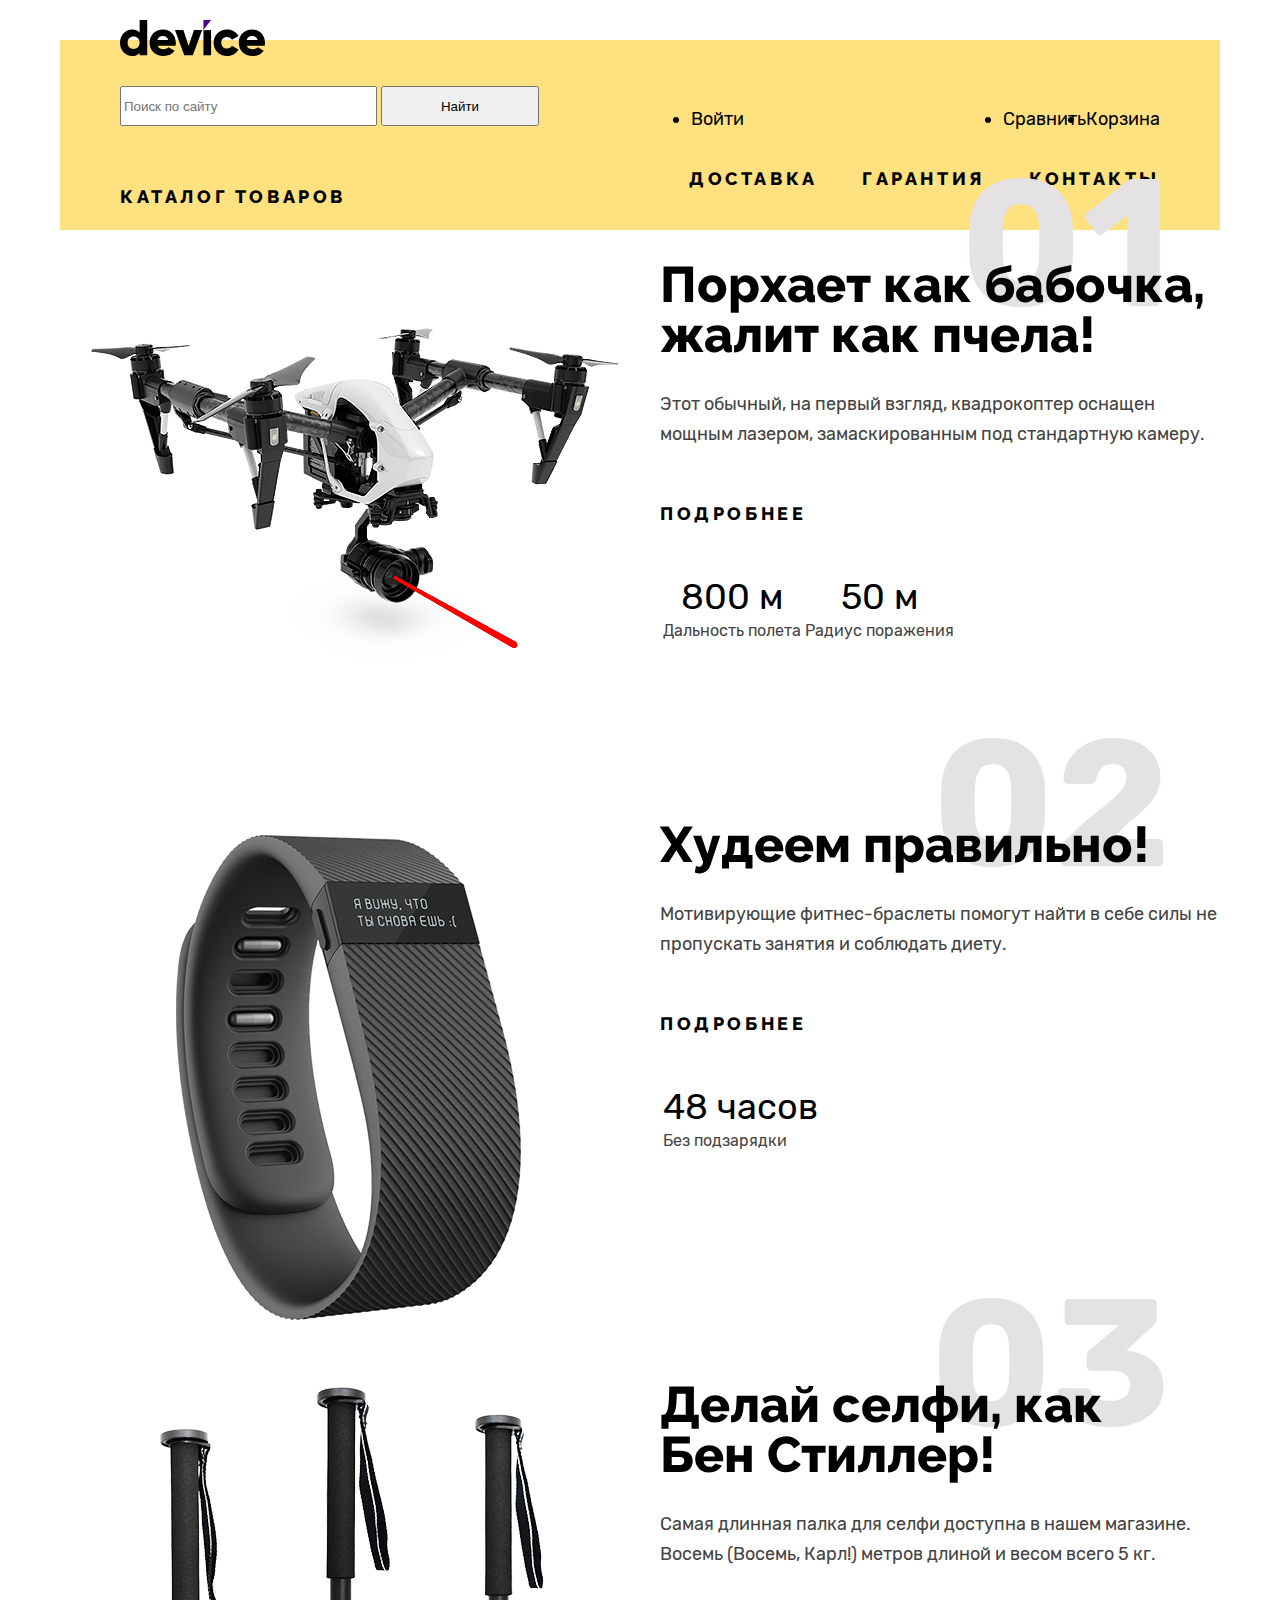
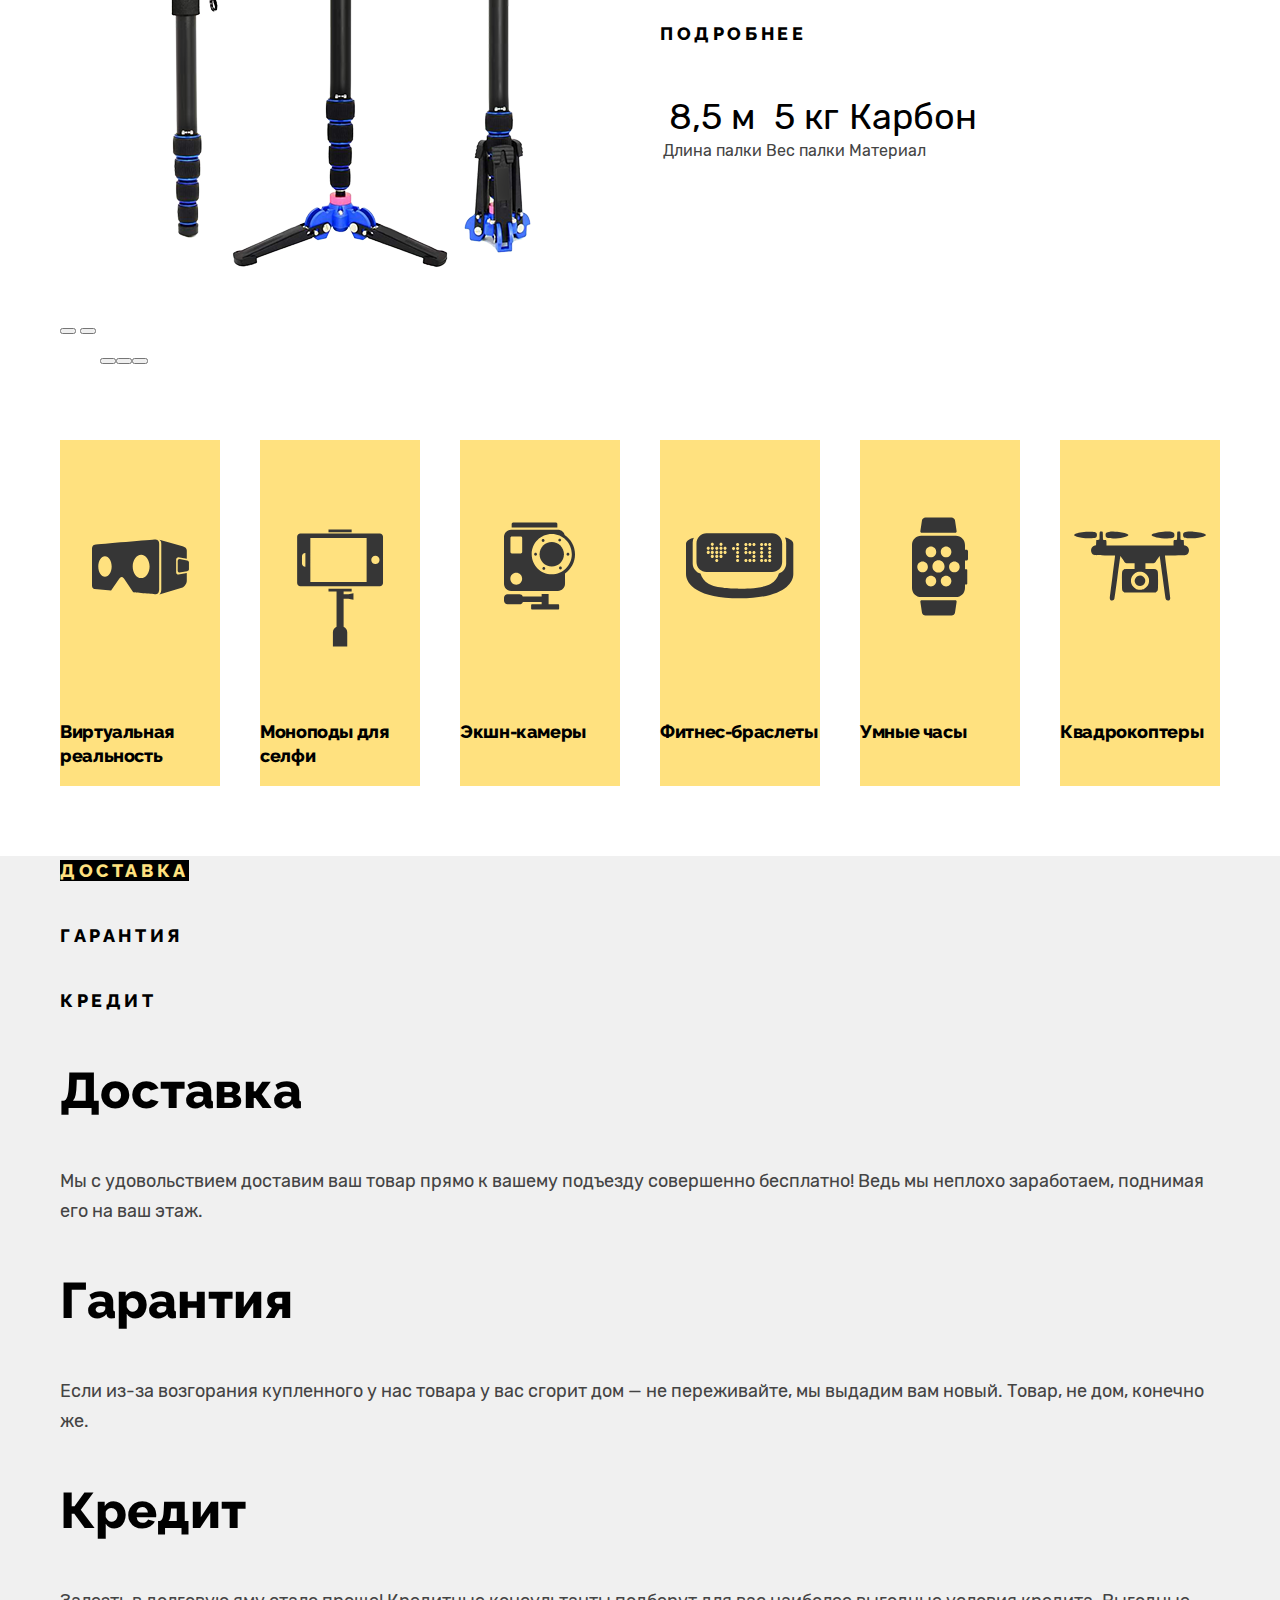
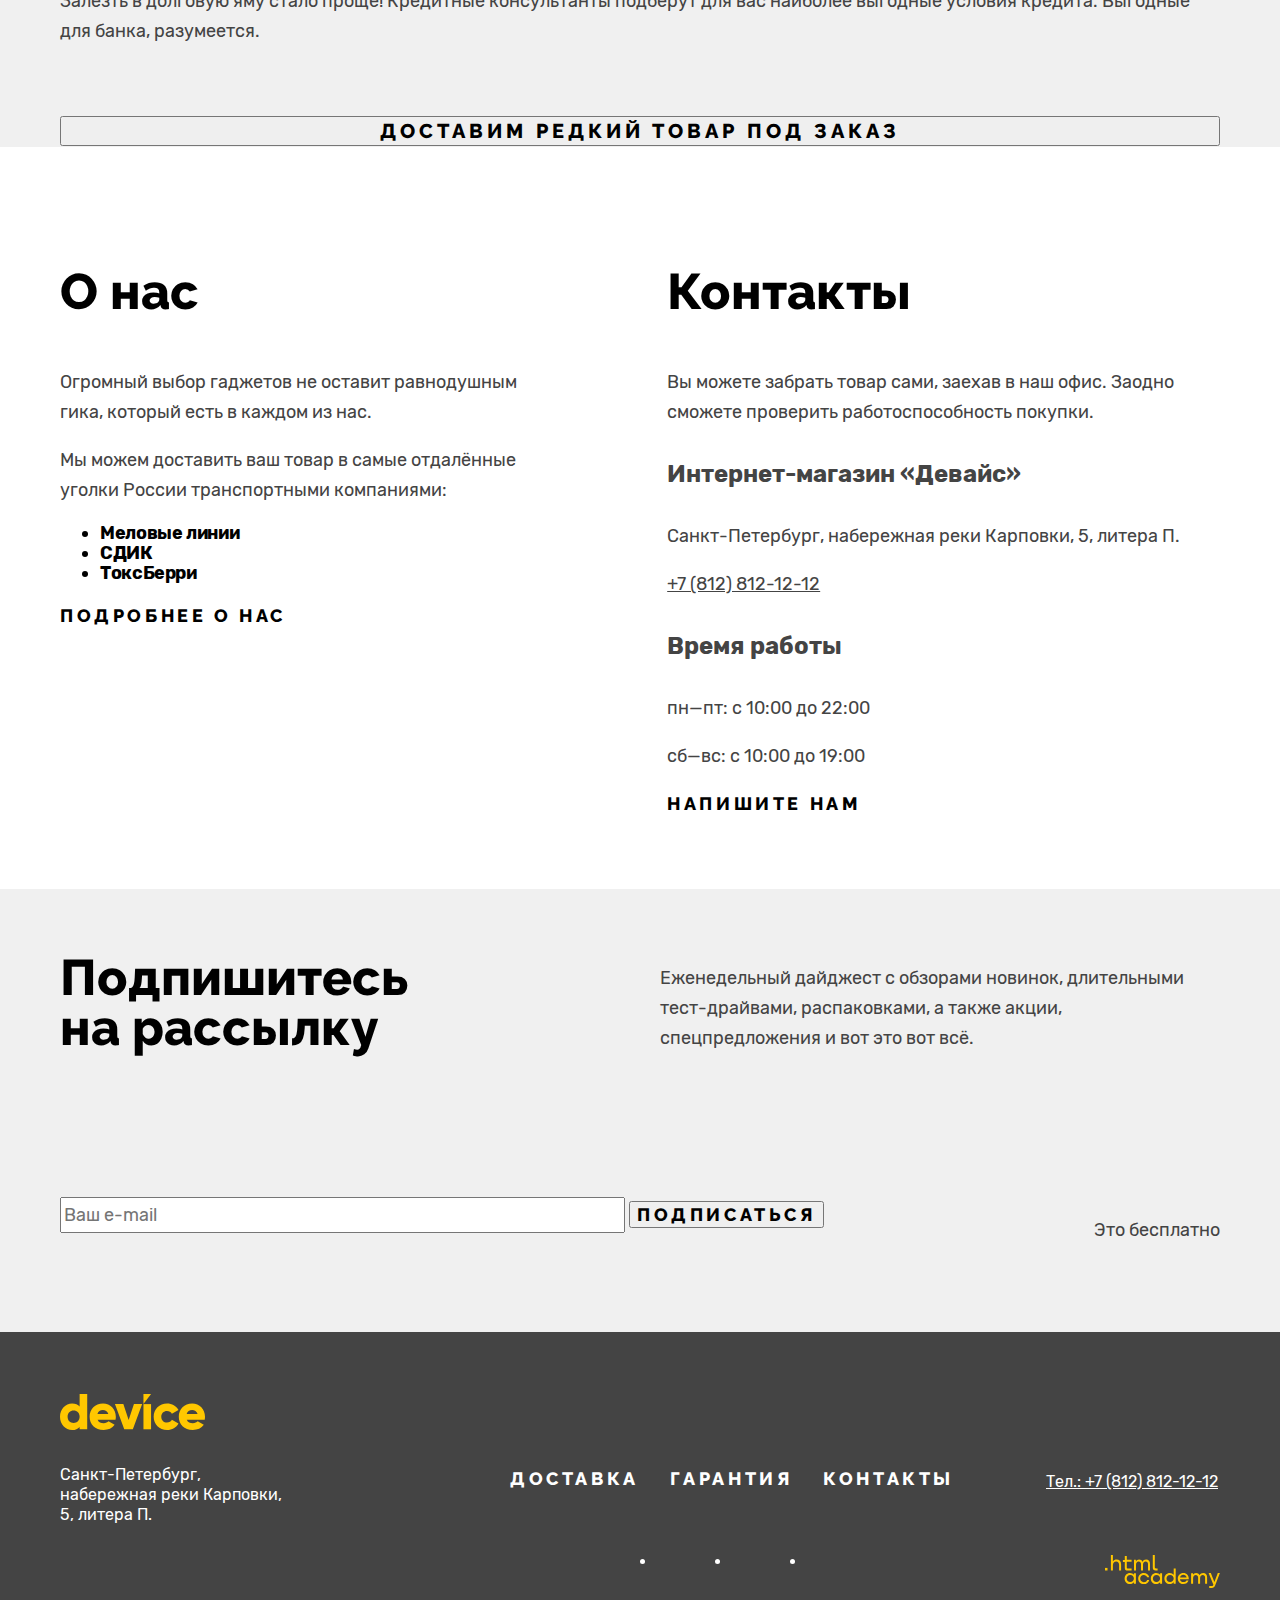
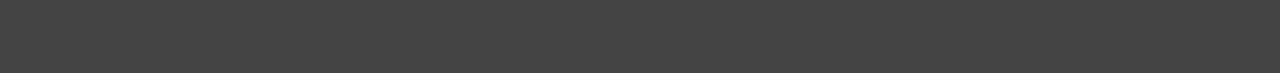
==== 5/index.html @ 1debce32 ":heavy_check_mark: Сборка #5" ====
<!DOCTYPE html>
<html lang="ru">
  <head>
    <meta charset="utf-8" />
    <title>HTML Academy: Девайс</title>
    <link rel="stylesheet" href="styles/styles.css" />
    <base href="https://htmlacademy-htmlcss.github.io/2252007-device-1/5/">
</head>
  <body>
    <header class="main-header">
      <!-- User navigation -->
      <div class="container">
        <img
          class="logo-black"
          src="images/logo-device-black.svg"
          width="145"
          height="36"
          alt="Логотип фирмы Девайс."
        />
        <nav class="user-navigation">
          <div class="container-form">
            <form
              class="search-form"
              action="https://echo.htmlacademy.ru/"
              method="get"
            >
              <label class="visually-hidden" for="search-device" hidden
                >Device</label
              >
              <input
                type="search"
                class="field"
                placeholder="Поиск по сайту"
                name="search-device"
                id="search-device"
                required
              />
              <button class="button-search" type="submit">
                <span>Найти</span>
              </button>
            </form>
          </div>

          <ul class="user-navigation-list">
            <li class="user-navigation-item enter">
              <a class="user-navigation-link" href="#">Войти </a>
            </li>
            <li class="user-navigation-item">
              <a class="user-navigation-link" href="#">Сравнить </a>
            </li>
            <li class="user-navigation-item">
              <a class="user-navigation-link" href="#">Корзина </a>
            </li>
          </ul>
        </nav>

        <!-- Main navigation -->
        <nav class="main-navigation">
          <a class="main-navigation-catalog-link" href="catalog.html">
            <p class="items-catalog">Каталог товаров</p>
          </a>
          <ul class="main-navigation-list">
            <li class="main-navigation-item">
              <a class="main-navigation-link" href="#">Доставка</a>
            </li>
            <li class="main-navigation-item">
              <a class="main-navigation-link" href="#">Гарантия</a>
            </li>
            <li class="main-navigation-item">
              <a class="main-navigation-link" href="#">Контакты</a>
            </li>
          </ul>
        </nav>
      </div>
    </header>

    <main class="main-content">
      <h1 class="visually-hidden">Device</h1>

      <!-- Samples -->
      <section class="samples">
        <h2 class="visually-hidden">Примеры товаров</h2>

        <ol class="samples-list">
          <!-- First item -->

          <li class="samples-item">
            <ul class="samples-list-inner">
              <li class="samples-little-inner-item">
                <a class="samples-link" href="#">
                  <img
                    class="samples-image"
                    src="images/slider-1.png"
                    width="560"
                    height="560"
                    alt="Квадрокоптер с мощным лазером."
                  />
                </a>
              </li>
              <li class="samples-little-inner-item">
                <p class="samples-number">01</p>

                <div class="samples-about">
                  <h2 class="samples-title">
                    Порхает как бабочка, жалит как пчела!
                  </h2>
                  <p class="samples-item-description">
                    Этот обычный, на первый взгляд, квадрокоптер оснащен мощным
                    лазером, замаскированным под стандартную камеру.
                  </p>
                  <a class="samples-more" href="#">Подробнее</a>

                  <table class="samples-distance">
                    <tr>
                      <th>800 м</th>
                      <th>50 м</th>
                    </tr>
                    <tr>
                      <td>Дальность полета</td>
                      <td>Радиус поражения</td>
                    </tr>
                  </table>
                </div>
              </li>
            </ul>
          </li>
          <!-- Second item -->
          <li class="samples-item">
            <ul class="samples-list-inner">
              <li class="samples-little-inner-item">
                <a class="samples-link" href="#">
                  <img
                    class="samples-image"
                    src="images/slider-2.png"
                    width="560"
                    height="560"
                    alt="Фитнесс-браслет."
                  />
                </a>
              </li>
              <li class="samples-little-inner-item">
                <p class="samples-number">02</p>

                <div class="samples-about">
                  <h2 class="samples-title">Худеем правильно!</h2>
                  <p class="samples-item-description">
                    Мотивирующие фитнес-браслеты помогут найти в себе силы не
                    пропускать занятия и соблюдать диету.
                  </p>
                  <a class="samples-more" href="#">Подробнее</a>

                  <table class="samples-distance">
                    <tr>
                      <th>48 часов</th>
                    </tr>
                    <tr>
                      <td>Без подзарядки</td>
                    </tr>
                  </table>
                </div>
              </li>
            </ul>
          </li>

          <!-- Third item -->
          <li class="samples-item">
            <ul class="samples-list-inner">
              <li class="samples-little-inner-item">
                <a class="samples-link" href="#">
                  <img
                    class="samples-image"
                    src="images/slider-3.png"
                    width="560"
                    height="560"
                    alt="Селфи-палка."
                  />
                </a>
              </li>
              <li class="samples-little-inner-item">
                <p class="samples-number">03</p>

                <div class="samples-about">
                  <h2 class="samples-title">Делай селфи, как Бен Стиллер!</h2>
                  <p class="samples-item-description">
                    Самая длинная палка для селфи доступна в нашем магазине.
                    Восемь (Восемь, Карл!) метров длиной и весом всего 5 кг.
                  </p>
                  <a class="samples-more" href="#">Подробнее</a>

                  <table class="samples-distance">
                    <tr>
                      <th>8,5 м</th>
                      <th>5 кг</th>
                      <th>Карбон</th>
                    </tr>
                    <tr>
                      <td>Длина палки</td>
                      <td>Вес палки</td>
                      <td>Материал</td>
                    </tr>
                  </table>
                </div>
              </li>
            </ul>
          </li>
        </ol>

        <div class="samples-nav">
          <button class="slider-button slider-prev" type="button">
            <span class="visually-hidden">Предыдущий товар</span>
          </button>

          <button class="slider-button slider-next" type="button">
            <span class="visually-hidden">Следующий товар</span>
          </button>

          <ol class="slider-pagination">
            <li class="slider-pagination-item">
              <button
                class="slider-pagination-button slider-pagination-button-current"
                type="button"
              >
                <span class="visually-hidden">Первый товар</span>
              </button>
            </li>
            <li class="slider-pagination-item">
              <button class="slider-pagination-button" type="button">
                <span class="visually-hidden">Второй товар</span>
              </button>
            </li>
            <li class="slider-pagination-item">
              <button class="slider-pagination-button" type="button">
                <span class="visually-hidden">Третий товар</span>
              </button>
            </li>
          </ol>
        </div>
      </section>

      <!-- Catalog -->
      <section class="catalog">
        <h2 class="visually-hidden">Каталог товаров</h2>
        <ul class="catalog-list">
          <li class="catalog-item">
            <a class="catalog-link" href="#">
              <img
                class="catalog-image"
                src="images/category-1.svg"
                width="160"
                height="253"
                alt="Раздел каталога: Виртуальная реальность."
              />
              <p class="catalog-description">Виртуальная реальность</p>
            </a>
          </li>

          <li class="catalog-item">
            <a class="catalog-link" href="#">
              <img
                class="catalog-image"
                src="images/category-2.svg"
                width="160"
                height="253"
                alt="Раздел каталога: Моноподы для селфи."
              />
              <p class="catalog-description">Моноподы для селфи</p>
            </a>
          </li>

          <li class="catalog-item">
            <a class="catalog-link" href="#">
              <img
                class="catalog-image"
                src="images/category-3.svg"
                width="160"
                height="253"
                alt="Раздел каталога: Экшн-камеры."
              />
              <p class="catalog-description">Экшн-камеры</p>
            </a>
          </li>

          <li class="catalog-item">
            <a class="catalog-link" href="#">
              <img
                class="catalog-image"
                src="images/category-4.svg"
                width="160"
                height="253"
                alt="Раздел каталога: Фитнес-браслеты."
              />
              <p class="catalog-description">Фитнес-браслеты</p>
            </a>
          </li>

          <li class="catalog-item">
            <a class="catalog-link" href="#">
              <img
                class="catalog-image"
                src="images/category-5.svg"
                width="160"
                height="253"
                alt="Раздел каталога: Умные часы."
              />
              <p class="catalog-description">Умные часы</p>
            </a>
          </li>

          <li class="catalog-item">
            <a class="catalog-link" href="#">
              <img
                class="catalog-image"
                src="images/category-6.svg"
                width="160"
                height="253"
                alt="Раздел каталога: Квадрокоптеры."
              />
              <p class="catalog-description">Квадрокоптеры</p>
            </a>
          </li>
        </ul>
      </section>

      <!-- Services -->
      <section class="services">
        <div class="services-container">
          <h2 class="visually-hidden">Доставка товаров</h2>

          <ol class="services-list">
            <li class="services-item">
              <a class="services-link services-link-current" href="#"
                >Доставка</a
              >
            </li>
            <li class="services-item">
              <a class="services-link" href="#">Гарантия</a>
            </li>
            <li class="services-item">
              <a class="services-link" href="#">Кредит</a>
            </li>
          </ol>

          <!-- Services slider -->
          <div class="services-slider">
            <ol class="services-slider-list">
              <li class="services-slider-item">
                <h3 class="services-slider-title">Доставка</h3>
                <p class="services-slider-description">
                  Мы с удовольствием доставим ваш товар прямо к вашему подъезду
                  совершенно бесплатно! Ведь мы неплохо заработаем, поднимая его
                  на ваш этаж.
                </p>
              </li>
              <li class="services-slider-item">
                <h3 class="services-slider-title">Гарантия</h3>
                <p class="services-slider-description">
                  Если из-за возгорания купленного у нас товара у вас сгорит дом
                  — не переживайте, мы выдадим вам новый. Товар, не дом, конечно
                  же.
                </p>
              </li>
              <li class="services-slider-item">
                <h3 class="services-slider-title">Кредит</h3>
                <p class="services-slider-description">
                  Залезть в долговую яму стало проще! Кредитные консультанты
                  подберут для вас наиболее выгодные условия кредита. Выгодные
                  для банка, разумеется.
                </p>
              </li>
            </ol>
          </div>
        </div>

        <!-- Delivery Button -->
        <div class="delivery-rare-item">
          <button class="delivery-rare-item-button" type="button">
            Доставим редкий товар под заказ
          </button>
        </div>
      </section>

      <!-- About us -->
      <div class="about-us-contacts">
        <section class="about-us">
          <h3 class="about-us-title">О нас</h3>
          <p>
            Огромный выбор гаджетов не оставит равнодушным гика, который есть в
            каждом из нас.
          </p>
          <p>
            Мы можем доставить ваш товар в самые отдалённые уголки России
            транспортными компаниями:
          </p>
          <ul class="delivery-companies">
            <li class="delivery-companies-item">Меловые линии</li>
            <li class="delivery-companies-item">СДИК</li>
            <li class="delivery-companies-item">ТоксБерри</li>
          </ul>
          <a href="#" class="more-about-us">Подробнее о нас</a>
        </section>

        <section class="contacts">
          <h3 class="contacts-title">Контакты</h3>
          <p>
            Вы можете забрать товар сами, заехав в наш офис. Заодно сможете
            проверить работоспособность покупки.
          </p>
          <h4>Интернет-магазин «Девайс»</h4>
          <p class="contacts-text">
            Санкт-Петербург, набережная реки Карповки, 5, литера П.
          </p>
          <a class="contacts-phone" href="tel:+78128121212"
            >+7 (812) 812-12-12</a
          >
          <h4>Время работы</h4>
          <p>пн—пт: с 10:00 до 22:00</p>
          <p>сб—вс: с 10:00 до 19:00</p>
          <a href="#" class="contact-us">Напишите нам</a>
        </section>
      </div>

      <!-- Subscription -->
      <section class="subscription">
        <div class="subscription-container">
          <div class="subscribe-text">
            <h2 class="subscription-title">Подпишитесь на рассылку</h2>
            <p class="subscription-text">
              Еженедельный дайджест с обзорами новинок, длительными
              тест-драйвами, распаковками, а также акции, спецпредложения и вот
              это вот всё.
            </p>
          </div>

          <div class="subscription-footer">
            <form
              action="https://echo.htmlacademy.ru/"
              class="subscription-form"
              method="get"
            >
              <label class="visually-hidden" for="subscription-email"
                >Email</label
              >
              <input
                type="email"
                class="subscription-field"
                placeholder="Ваш e-mail"
                name="subscription-email"
                id="subscription-email"
                required
              />
              <button class="button subscription-button" type="submit">
                <span class="subscribe">Подписаться</span>
              </button>
            </form>

            <div class="free">
              <p>Это бесплатно</p>
            </div>
          </div>
        </div>
      </section>

      <!-- Footer -->
      <footer class="main-footer">
        <div class="footer-container">
          <!-- Address -->
          <section class="address">
            <h2 class="visually-hidden">Адрес</h2>
            <a href="#" class="logo-yellow">
              <img
                src="images/logo-device-yellow.svg"
                width="145"
                height="36"
                alt="Логотип фирмы Девайс."
              />
            </a>
            <p>Санкт-Петербург, набережная реки Карповки, 5, литера П.</p>
          </section>

          <!-- Footer Navigation -->
          <section class="footer-navigation">
            <h2 class="visually-hidden">Навигация</h2>
            <ul class="footer-navigation-list">
              <li class="footer-navigation-item">
                <a class="footer-navigation-link" href="#">Доставка</a>
              </li>
              <li class="footer-navigation-item">
                <a class="footer-navigation-link" href="#">Гарантия</a>
              </li>
              <li class="footer-navigation-item">
                <a class="footer-navigation-link" href="#">Контакты</a>
              </li>
            </ul>

            <ul class="social-list">
              <li class="social-item">
                <a class="social-link" href="https://t.me/htmlacademy"> </a>
              </li>
              <li class="social-item">
                <a
                  class="social-link"
                  href="https://www.youtube.com/user/htmlacademyru"
                >
                </a>
              </li>
              <li class="social-item">
                <a
                  class="social-link"
                  href="https://twitter.com/htmlacademy_ru"
                >
                </a>
              </li>
            </ul>
          </section>

          <!-- Footer Phone -->
          <section class="phone">
            <a class="contacts-phone-footer" href="tel:+78128121212"
              >Тел.: +7 (812) 812-12-12</a
            >
            <a href="https://htmlacademy.ru/" class="logo-html-academy-link">
              <img
                class="logo-html-academy-img"
                src="images/logo-html-academy.svg"
                width="115"
                height="33"
                alt="Логотип HTML Академии"
              />
            </a>
          </section>
        </div>
      </footer>
    </main>
  </body>
</html>
---- 5/styles/styles.css ----
@font-face {
  font-family: "Raleway";
  font-style: normal;
  font-weight: 800;
  src: url("../fonts/raleway/raleway-800.woff2") format("woff2");
  font-display: swap;
}

@font-face {
  font-family: "Rubik";
  font-style: normal;
  font-weight: 400;
  src: url("../fonts/rubik/rubik-400.woff2") format("woff2");
  font-display: swap;
}

@font-face {
  font-family: "Rubik";
  font-style: normal;
  font-weight: 700;
  src: url("../fonts/rubik/rubik-700.woff2") format("woff2");
  font-display: swap;
}

.visually-hidden {
  position: absolute;
  width: 1px;
  height: 1px;
  margin: -1px;
  border: 0;
  padding: 0;
  white-space: nowrap;
  clip-path: inset(100%);
  clip: rect(0 0 0 0);
  overflow: hidden;
}

html {
  height: 100%;
}

body {
  margin: 0;
  display: flex;
  flex-direction: column;
  min-height: 100%;
  font-family: "Rubik", sans-serif;
  font-size: 18px;
  line-height: 30px;
  background-color: #ffffff;
  color: #444444;
  font-weight: 400;
}

.main-header {
  margin: 0 auto;
  background-color: #ffe17f;
  color: #000000;
  margin-top: 40px;
  width: 1160px;
}

.container {
  width: 1040px;
  margin: 0 auto;
  margin-top: -20px;
}

.logo-black {
  width: 145px;
  height: 36px;
  margin: 0;
  display: block;
  margin-bottom: 30px;
}

.user-navigation {
  color: #000000;
  font-family: "Rubik", sans-serif;
  line-height: 30px;
  font-weight: 400;
  display: flex;
}

.container-form {
  margin: 0;
  padding: 0;
  width: 517px;
  display: flex;
  margin-bottom: 30px;
  margin-right: 26px;
}

.field {
  width: 257px;
  height: 40px;
}

.button-search {
  width: 158px;
  height: 40px;
}

.user-navigation-list {
  display: flex;
  flex-direction: row;
  width: 480px;
  justify-content: flex-end;
  margin-bottom: 30px;
}

.user-navigation-list-catalog {
  display: flex;
  justify-content: space-between;
  width: 510px;
}

.enter {
  margin-right: auto;
}

.user-navigation-link {
  color: #000000;
  font-family: "Rubik", sans-serif;
  line-height: 30px;
  font-weight: 400;
  text-decoration: none;
}

/* Main navigation */
.main-navigation {
  display: flex;
  color: #000000;
  font-family: "Raleway", sans-serif;
  font-weight: 800;
  letter-spacing: 3.6px;
  text-transform: uppercase;
}

.main-navigation-catalog-link {
  margin: 0;
  color: #000000;
  font-family: "Raleway", sans-serif;
  font-size: 18px;
  font-weight: 800;
  letter-spacing: 3.6px;
  text-transform: uppercase;
  text-decoration: none;
  margin-right: 276px;
}

.items-catalog {
  text-decoration: none;
  color: #000000;
  letter-spacing: 3.6px;
}

.main-navigation-list {
  margin: 0;
  padding: 0;
  width: 471px;
  display: flex;
  justify-content: space-between;
  margin-left: auto;
  list-style: none;
}

.main-navigation-link {
  color: #000000;
  font-family: "Raleway", sans-serif;
  font-weight: 800;
  letter-spacing: 3.6px;
  text-transform: uppercase;
  text-decoration: none;
}

/* Samples */
.samples {
  margin: 0 auto;
  width: 1160px;
  font-family: "Rubik", sans-serif;
  color: #444444;
  font-weight: 400;
  line-height: 30px;
  font-size: 18px;
}

.samples-list {
  list-style: none;
  margin: 0;
  padding: 0;
}

.samples-list-inner {
  margin: 0;
  padding: 0;
  list-style: none;
  display: flex;
}

.samples-link {
  width: 560px;
  display: block;
}

.samples-image {
  display: block;
  margin: 0;
  width: 560px;
  margin-right: 40px;
}

.samples-little-inner-item:first-child {
  margin-right: 40px;
}

.samples-number {
  margin: 0;
  margin-left: auto;
  margin-right: 49px;
  color: rgb(228, 226, 226);
  text-align: right;
  font-family: "Rubik", sans-serif;
  font-size: 180px;
  font-weight: 700;
  line-height: 30px;
  z-index: 0;
  width: 250px;
  align-self: center;
}

.samples-title {
  margin: 0;
  font-family: "Raleway", sans-serif;
  color: #000000;
  font-size: 50px;
  font-weight: 800;
  line-height: 50px;
  width: 545px;
  margin-bottom: 29px;
}

.samples-item-description {
  margin: 0;
  width: 560px;
  margin-bottom: 50px;
}

.samples-more {
  margin: 0;
  font-family: "Raleway", sans-serif;
  text-align: center;
  font-size: 18px;
  font-weight: 800;
  color: #000000;
  text-transform: uppercase;
  text-decoration: none;
  letter-spacing: 3.6px;
  margin-bottom: 50px;
}

.samples-distance {
  margin: 0;
  margin-top: 50px;
  margin-bottom: 38px;
}

.samples-distance th {
  color: #000000;
  font-size: 36px;
  font-weight: 400;
  line-height: 30px;
}

.samples-distance td {
  font-family: "Rubik", sans-serif;
  font-size: 16px;
  font-weight: 400;
  line-height: 30px;
  color: #444444;
}

/* Pagination */
.slider-pagination {
  display: flex;
  margin: 0;
  list-style: none;
  margin-bottom: 70px;
}

/* Catalog */

.catalog {
  margin: 0 auto;
  width: 1160px;
  margin-bottom: 70px;
}

.catalog-list {
  margin: 0;
  padding: 0;
  list-style: none;
  display: flex;
  justify-content: space-between;
}

.catalog-item {
  background-color: #ffe17f;
  width: 160px;
}

.catalog-link {
  font-family: "Raleway", sans-serif;
  font-size: 18px;
  font-weight: 800;
  line-height: 24px;
  letter-spacing: -0.36px;
  color: #000000;
  text-decoration: none;
}

/* Services */
.services {
  background-color: #f0f0f0;
  width: 100%;
}

.services-container {
  width: 1160px;
  margin: 0 auto;
  padding: 0;
  margin-bottom: 70px;
}

.services-list {
  margin: 0;
  padding: 0;
  list-style: none;
  display: flex;
  flex-direction: column;
  width: 280px;
}

.services-item {
  justify-content: space-between;
  margin-bottom: 35px;
}

.services-item:last-child {
  margin-bottom: 0;
}

.services-link {
  font-family: "Raleway", sans-serif;
  text-align: center;
  font-size: 18px;
  font-weight: 800;
  letter-spacing: 3.6px;
  text-transform: uppercase;
  text-decoration: none;
  color: #000000;
}

.services-link-current {
  color: #ffe17f;
  background-color: #000000;
}

/* Services Slider */
.services-slider-list {
  list-style: none;
  margin: 0;
  padding: 0;
}

.services-slider-title {
  font-family: "Raleway", sans-serif;
  font-size: 50px;
  font-weight: 800;
  line-height: 50px;
  color: #000000;
}

.services-slider-description {
  font-family: "Rubik", sans-serif;
  font-size: 18px;
  font-weight: 400;
  line-height: 30px;
  color: #444444;
}

/* Delivery Button */
.delivery-rare-item {
  background-color: #f0f0f0;
  margin: 0 auto;
  width: 1160px;
  margin-bottom: 70px;
}

.delivery-rare-item-button {
  margin: 0 auto;
  width: 1160px;
  text-align: center;
  font-family: "Raleway", sans-serif;
  font-size: 20px;
  font-weight: 800;
  letter-spacing: 4px;
  text-transform: uppercase;
  color: #000000;
}

/* About us */
.about-us-contacts {
  font-family: "Rubik", sans-serif;
  font-size: 18px;
  font-weight: 400;
  line-height: 30px;
  color: #444444;
  margin: 0 auto;
  width: 1160px;
  display: flex;
  margin-bottom: 70px;
}

.about-us {
  margin-right: 108px;
}

.about-us-title,
.contacts-title {
  font-family: "Raleway", sans-serif;
  font-size: 50px;
  font-weight: 800;
  line-height: 50px;
  color: #000000;
}

.delivery-companies-item {
  font-weight: 700;
  line-height: 20px;
  letter-spacing: -0.36px;
  color: #000000;
}

.more-about-us,
.contact-us {
  font-family: "Raleway", sans-serif;
  text-align: center;
  font-weight: 800;
  letter-spacing: 3.6px;
  text-transform: uppercase;
  text-decoration: none;
  color: #000000;
}

.contacts h4 {
  font-size: 24px;
  font-weight: 700;
  color: #444444;
}

.contacts-phone {
  color: #444444;
}

/* Subscription */
.subscription {
  margin: 0;
  background-color: #f0f0f0;
  font-family: "Rubik", sans-serif;
  font-size: 18px;
  font-weight: 400;
  line-height: 30px;
  color: #444444;
}

.subscription-container {
  width: 1160px;
  margin: 0 auto;
}

.subscribe-text {
  display: flex;
}

.subscription-title {
  width: 348px;
  margin-top: 64px;
  margin-right: 252px;
  margin-bottom: 144px;
  font-family: "Raleway", sans-serif;
  font-size: 50px;
  font-weight: 800;
  line-height: 50px;
  color: #000000;
}

.subscription-text {
  width: 560px;
  margin-top: 74px;
  margin-bottom: 144px;
}

.subscription-footer {
  display: flex;
  margin: 0;
}

.subscription-form {
  width: 810px;
  margin: 0;
}

.subscription-field {
  width: 557px;
  color: #444444;
  font-family: "Rubik", sans-serif;
  font-size: 18px;
  font-weight: 400;
  line-height: 30px;
  margin-bottom: 56px;
}

.subscribe {
  font-family: "Raleway", sans-serif;
  text-align: center;
  font-size: 18px;
  font-weight: 800;
  letter-spacing: 3.6px;
  text-transform: uppercase;
  color: #000000;
}

.free {
  margin-left: auto;
  margin-bottom: 69.5px;
}

/* Footer */
.main-footer {
  background-color: #444444;
  font-family: "Rubik", sans-serif;
  font-size: 16px;
  font-weight: 400;
  line-height: 20px;
  color: #ffffff;
}

.footer-container {
  margin: 0 auto;
  width: 1160px;
  display: flex;
  justify-content: space-between;
}

/* Address */
.logo-yellow {
  display: block;
  margin-top: 62px;
  margin-bottom: 35px;
  width: 145px;
  height: 36px;
}

.address p {
  width: 239px;
  margin-right: 119px;
  margin-bottom: 148px;
}

/* Footer Navigation */
.footer-navigation {
  margin: 0 auto;
  width: 444px;
}

.footer-navigation-list {
  margin: 0 auto;
  padding: 0;
  width: 444px;
  margin-top: 137px;
  margin-right: 183px;
  margin-bottom: 62px;
  display: flex;
  list-style: none;
  justify-content: space-between;
}

.footer-navigation-link {
  font-family: "Raleway", sans-serif;
  font-size: 18px;
  font-weight: 800;
  letter-spacing: 3.6px;
  text-transform: uppercase;
  text-decoration: none;
  color: #ffffff;
}

.social-list {
  margin: 0 auto;
  width: 150px;
  padding: 0;
  display: flex;
  justify-content: space-between;
  margin-bottom: 61px;
}

/* Footer Phone */
.phone {
  margin: 0;
  margin-top: 140px;
  width: 174px;
}

.contacts-phone-footer {
  width: 174px;
  display: block;
  margin: 0;
  margin-bottom: 63px;
  color: #ffffff;
}

.logo-html-academy-img {
  width: 115px;
  height: 33px;
  margin-bottom: 65px;
  margin-left: auto;
  display: block;
}

/* Catalog */
.user-navigation-link-pale {
  opacity: 0.3;
}

/* Main content */
.page-content {
  margin: 0 auto;
  width: 1160px;
}

.page-content h1 {
  font-family: "Raleway", sans-serif;
  font-size: 50px;
  font-weight: 800;
  line-height: 50px;
  color: #000000;
  margin-top: 35px;
  margin-left: 60px;
  margin-bottom: 16px;
}

.breadcrubs {
  margin: 0;
  width: 429px;
  padding: 0;
  display: flex;
  margin-left: 60px;
  justify-content: space-between;
  list-style: none;
  margin-bottom: 34px;
}

.breadcrubs-link {
  font-family: "Rubik", sans-serif;
  font-size: 16px;
  font-weight: 400;
  line-height: 20px;
  color: #000000;
  text-decoration: none;
}

/* Catalog Container */
.main-container {
  background-color: #f0f0f0;
  font-family: "Rubik", sans-serif;
  font-size: 16px;
  font-style: normal;
  font-weight: 400;
  line-height: 20px;
  color: #000000;
  display: flex;
}

.catalog-container {
  margin: 0 auto;
  width: 1160px;
  display: flex;
}

/* Filter */
.filter {
  margin: 0;
  width: 200px;
  padding-left: 60px;
  padding-right: 60px;
}

.sorting-container {
  margin: 0;
  width: 840px;
}

.filter h2 {
  margin-top: 25px;
  font-family: "Raleway", sans-serif;
  font-size: 16px;
  font-weight: 800;
  letter-spacing: 3.2px;
  text-transform: uppercase;
  color: #000000;
  margin-bottom: 60px;
}

.price-title,
.catalog-filter-title {
  font-family: "Rubik", sans-serif;
  font-size: 18px;
  font-weight: 700;
  line-height: 20px;
  letter-spacing: -0.36px;
  color: #000000;
}

.price {
  margin-bottom: 35px;
}

.price p {
  font-family: "Rubik", sans-serif;
  font-size: 14px;
  font-weight: 400;
  line-height: 20px;
  opacity: 0.3;
  color: #000000;
}

.catalog-filter-group {
  margin-bottom: 35px;
}

.catalog-filter-list {
  margin: 0;
  padding: 0;
  list-style: none;
}

.button-filter {
  text-align: center;
  font-family: "Raleway", sans-serif;
  font-size: 18px;
  font-weight: 800;
  letter-spacing: 3.6px;
  text-transform: uppercase;
  color: #000000;
}

/* Sorting */
.sorting {
  margin: 0;
  width: 760px;
  padding: 20px 40px 20px 40px;
  font-family: "Raleway", sans-serif;
  font-size: 16px;
  font-weight: 800;
  letter-spacing: 3.2px;
  text-transform: uppercase;
  color: #000000;
  display: flex;
  justify-content: space-between;
}

.sorting-container h2 {
  font-family: "Raleway", sans-serif;
  font-size: 16px;
  font-weight: 800;
  letter-spacing: 3.2px;
  text-transform: uppercase;
  color: #000000;
}

.sort-list {
  list-style: none;
  margin: 0;
  padding: 0;
  display: flex;
}

.select-control {
  font-family: "Rubik", sans-serif;
  font-size: 18px;
  font-weight: 400;
  line-height: 30px;
  color: #000000;
}

.sort-item-link {
  text-decoration: none;
  color: rgb(175, 174, 174);
}

/* Product list */
.product {
  width: 760px;
  padding: 70px 40px 80px 40px;
  background-color: #ffffff;
}

.product-list {
  margin: 0;
  padding: 0;
  list-style: none;
  display: flex;
  flex-wrap: wrap;
  justify-content: space-between;
}

.product-card {
  margin: 0;
  width: 360px;
  margin-bottom: 44px;
}

.product-card-img {
  margin-bottom: 32px;
}

.product-card-description {
  display: flex;
  justify-content: space-between;
}

.product-card-title {
  font-family: "Rubik", sans-serif;
  font-size: 18px;
  font-weight: 700;
  line-height: 20px;
  letter-spacing: -0.36px;
  color: #000000;
  text-decoration: none;
}

.product-card-title p {
  max-width: 226px;
}

.product-card-price {
  text-align: right;
  font-family: "Rubik", sans-serif;
  font-size: 18px;
  font-weight: 400;
  color: #444444;
}

.more-product-list {
  text-align: center;
  font-family: "Raleway", sans-serif;
  font-size: 18px;
  font-weight: 800;
  letter-spacing: 3.6px;
  text-transform: uppercase;
  color: #000000;
  text-decoration: none;
}

/* Button */
.button-product-list {
  margin: 0 auto;
  width: 760px;
  text-align: center;
  font-family: "Raleway", sans-serif;
  font-size: 16px;
  font-weight: 800;
  letter-spacing: 3.2px;
  text-transform: uppercase;
  color: #000000;
  margin-bottom: 44px;
  background-color: #f0f0f0;
}

/* Pagination */
.pagination {
  margin: 0 auto;
  width: 760px;
}

.pagination-list {
  margin: 0;
  padding: 0;
  display: flex;
  list-style: none;
  justify-content: space-between;
}

.pagination-pages {
  margin: 0;
  padding: 0;
  display: flex;
  list-style: none;
  width: 200px;
  justify-content: space-between;
}

.pagination-link {
  font-family: "Raleway", sans-serif;
  font-size: 18px;
  font-weight: 800;
  letter-spacing: 3.6px;
  text-transform: uppercase;
  color: #444444;
  text-decoration: none;
  opacity: 0.3;
}

.pagination-link-number {
  font-family: "Rubik", sans-serif;
  font-size: 16px;
  font-weight: 400;
  line-height: 20px;
  color: #444444;
  opacity: 0.3;
  text-decoration: none;
}

.pagination-dots {
  font-family: "Rubik", sans-serif;
  font-size: 16px;
  font-weight: 400;
  line-height: 20px;
  color: #444444;
  opacity: 0.3;
}

.pagination-current {
  opacity: 0.6;
}

.pagination-next {
  color: #000000;
  opacity: 1;
}
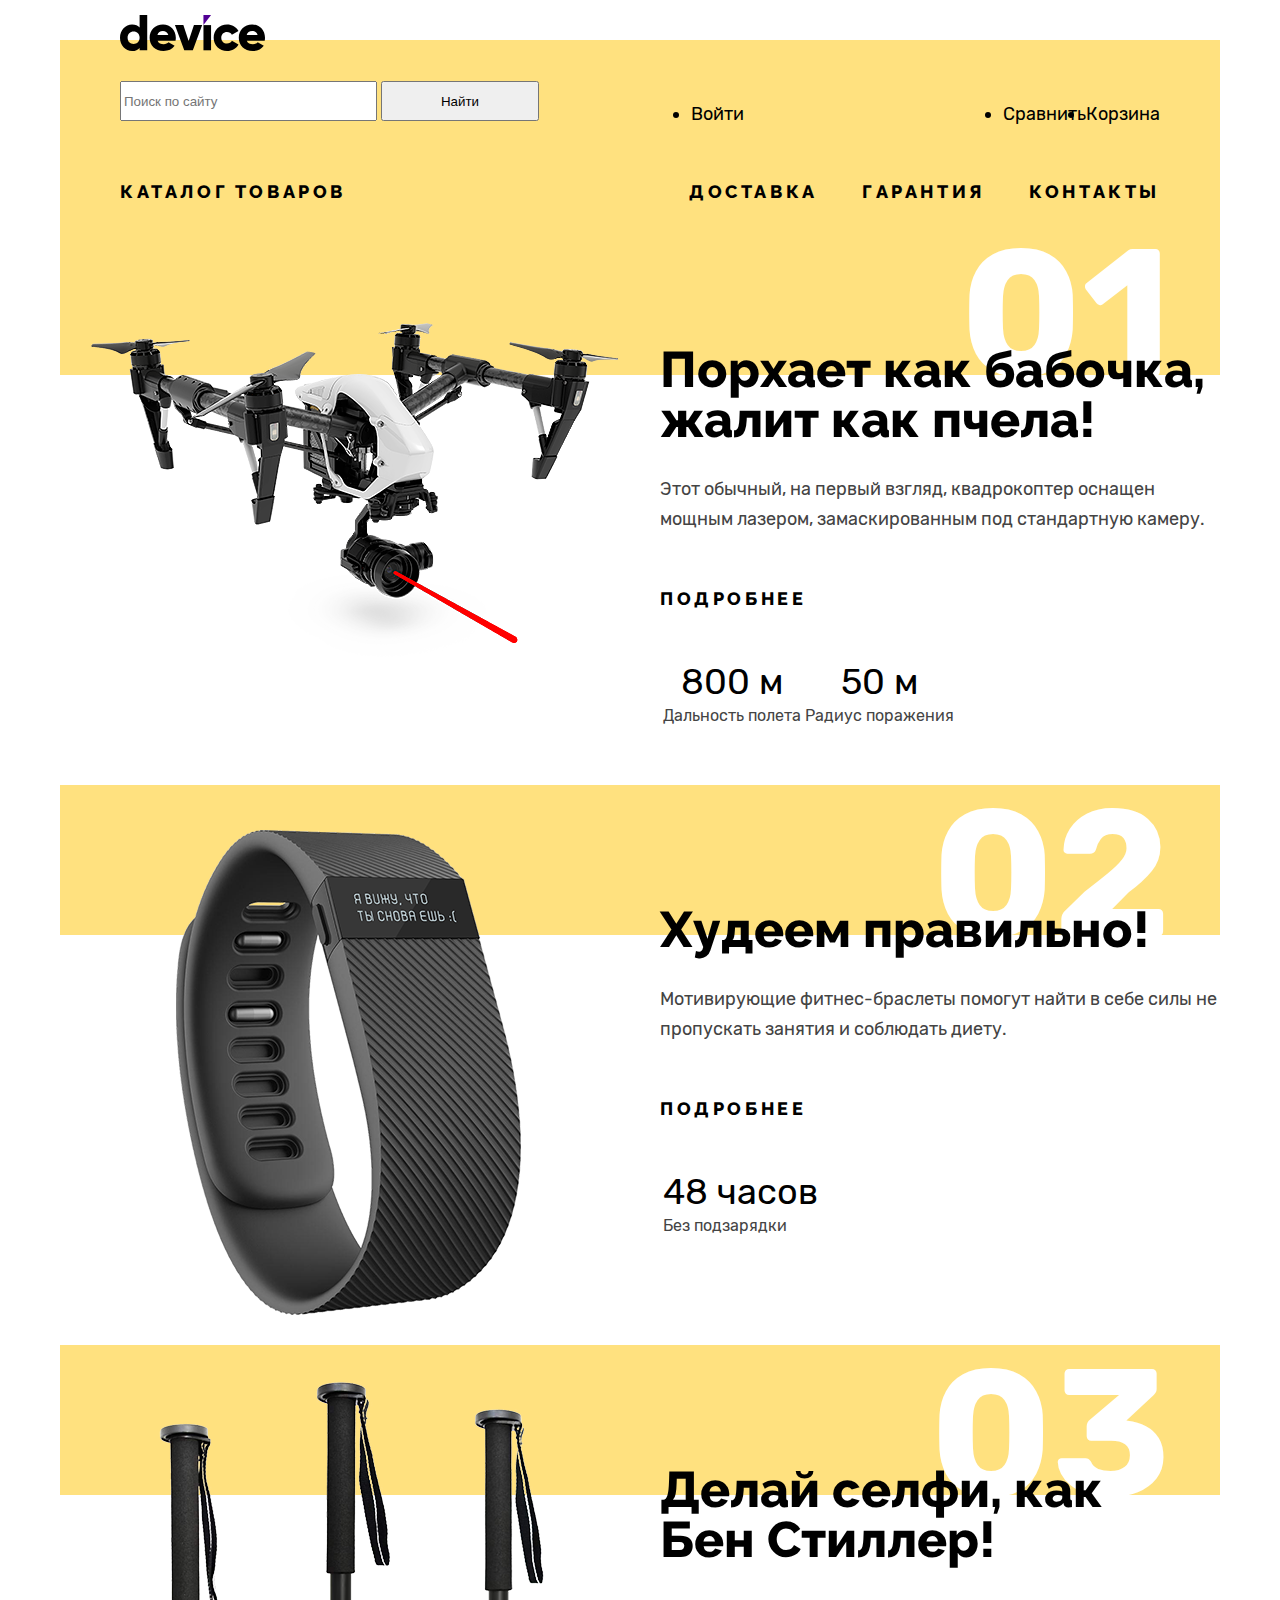
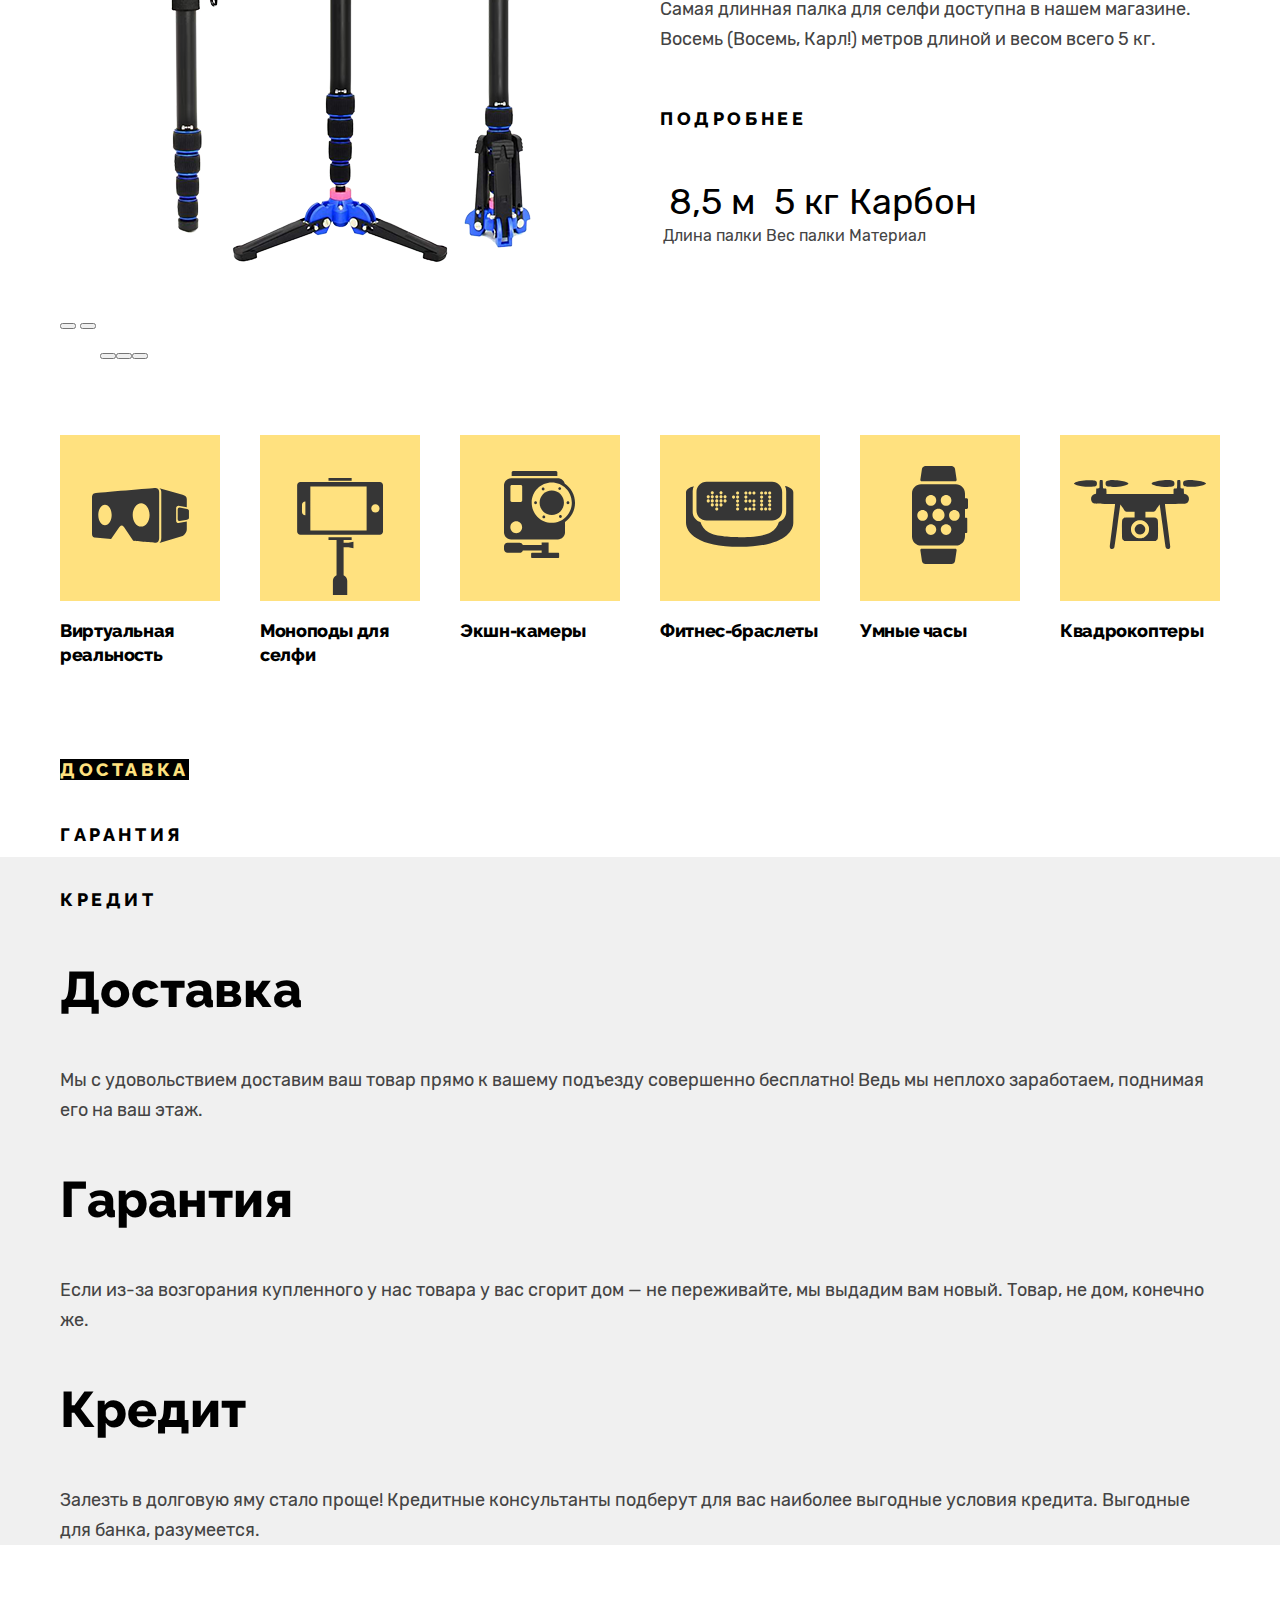
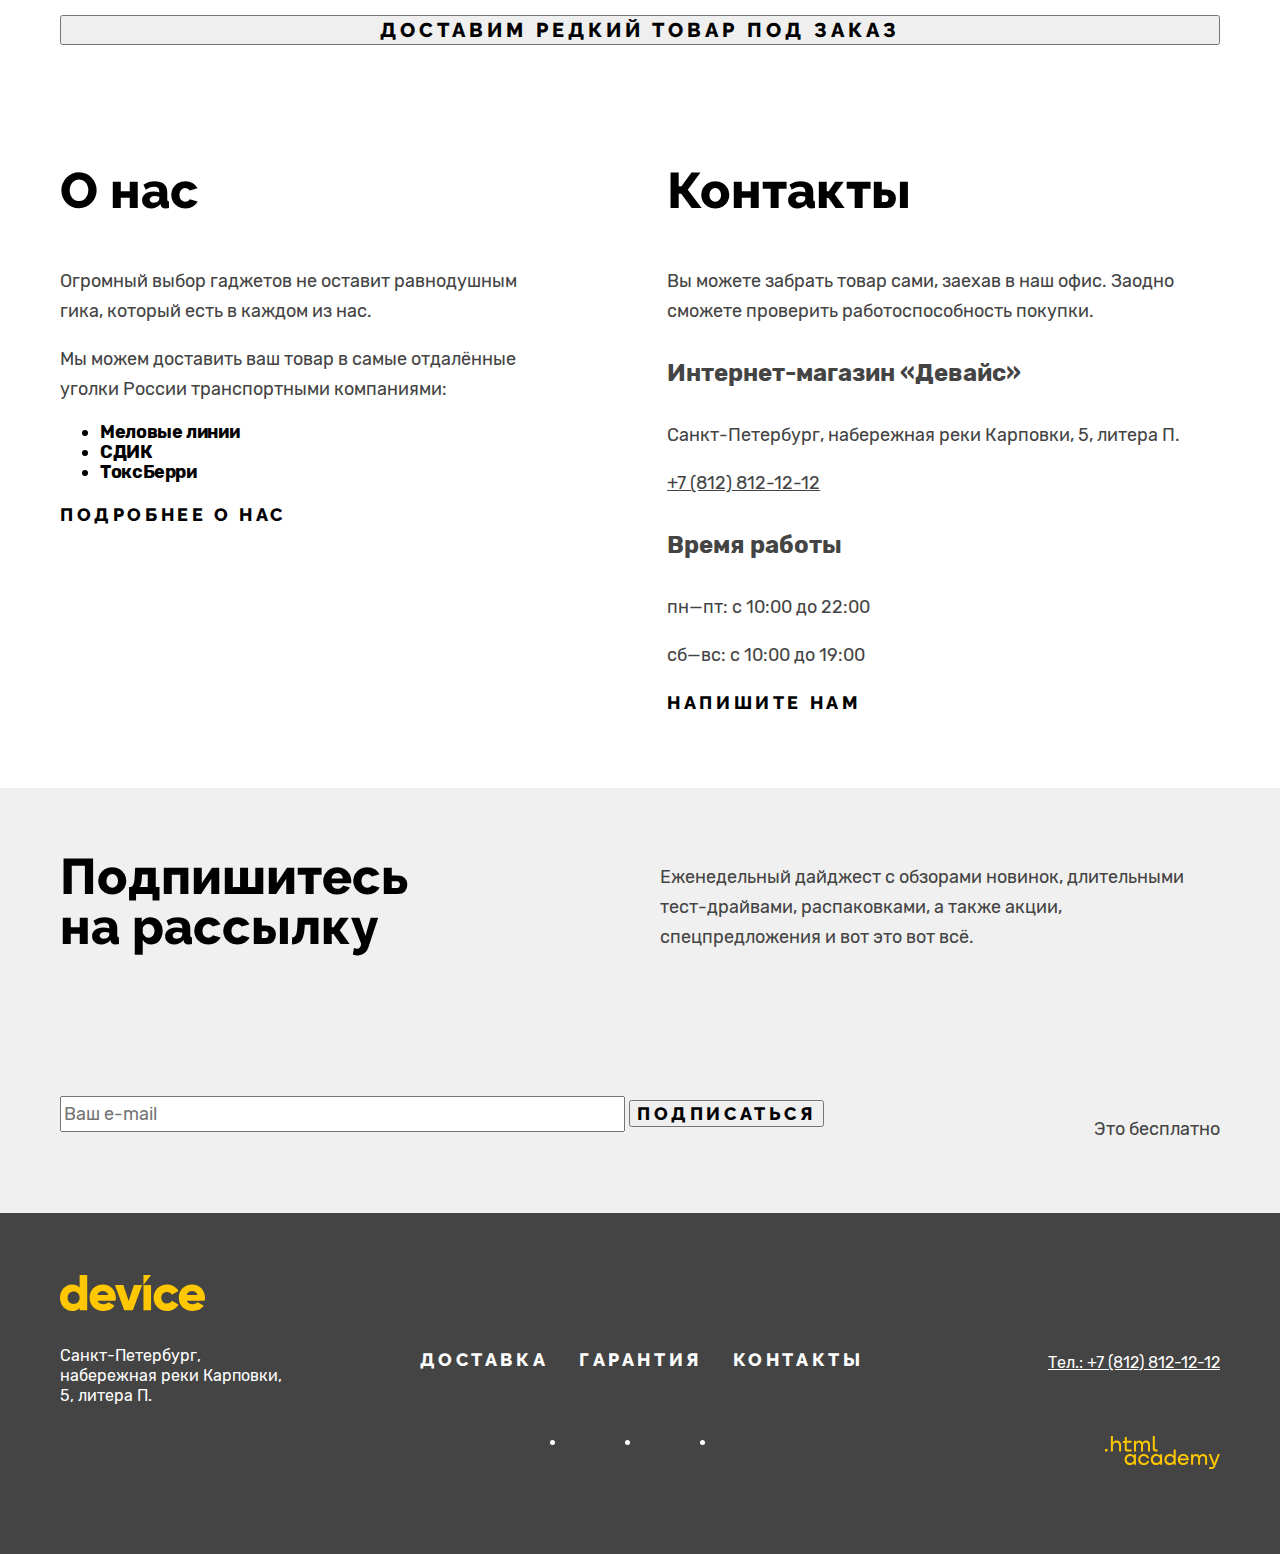
==== commit 31fdc320: ":heavy_check_mark: Сборка #5" ====
--- a/5/index.html
+++ b/5/index.html
@@ -10,67 +10,69 @@
     <header class="main-header">
       <!-- User navigation -->
       <div class="container">
-        <img
-          class="logo-black"
-          src="images/logo-device-black.svg"
-          width="145"
-          height="36"
-          alt="Логотип фирмы Девайс."
-        />
-        <nav class="user-navigation">
-          <div class="container-form">
-            <form
-              class="search-form"
-              action="https://echo.htmlacademy.ru/"
-              method="get"
-            >
-              <label class="visually-hidden" for="search-device" hidden
-                >Device</label
+        <div class="navigation-container">
+          <img
+            class="logo-black"
+            src="images/logo-device-black.svg"
+            width="145"
+            height="36"
+            alt="Логотип фирмы Девайс."
+          />
+          <nav class="user-navigation">
+            <div class="container-form">
+              <form
+                class="search-form"
+                action="https://echo.htmlacademy.ru/"
+                method="get"
               >
-              <input
-                type="search"
-                class="field"
-                placeholder="Поиск по сайту"
-                name="search-device"
-                id="search-device"
-                required
-              />
-              <button class="button-search" type="submit">
-                <span>Найти</span>
-              </button>
-            </form>
-          </div>
-
-          <ul class="user-navigation-list">
-            <li class="user-navigation-item enter">
-              <a class="user-navigation-link" href="#">Войти </a>
-            </li>
-            <li class="user-navigation-item">
-              <a class="user-navigation-link" href="#">Сравнить </a>
-            </li>
-            <li class="user-navigation-item">
-              <a class="user-navigation-link" href="#">Корзина </a>
-            </li>
-          </ul>
-        </nav>
-
-        <!-- Main navigation -->
-        <nav class="main-navigation">
-          <a class="main-navigation-catalog-link" href="catalog.html">
-            <p class="items-catalog">Каталог товаров</p>
-          </a>
-          <ul class="main-navigation-list">
-            <li class="main-navigation-item">
-              <a class="main-navigation-link" href="#">Доставка</a>
-            </li>
-            <li class="main-navigation-item">
-              <a class="main-navigation-link" href="#">Гарантия</a>
-            </li>
-            <li class="main-navigation-item">
-              <a class="main-navigation-link" href="#">Контакты</a>
-            </li>
-          </ul>
-        </nav>
+                <label class="visually-hidden" for="search-device" hidden
+                  >Device</label
+                >
+                <input
+                  type="search"
+                  class="field"
+                  placeholder="Поиск по сайту"
+                  name="search-device"
+                  id="search-device"
+                  required
+                />
+                <button class="button-search" type="submit">
+                  <span>Найти</span>
+                </button>
+              </form>
+            </div>
+
+            <ul class="user-navigation-list">
+              <li class="user-navigation-item enter">
+                <a class="user-navigation-link" href="#">Войти </a>
+              </li>
+              <li class="user-navigation-item">
+                <a class="user-navigation-link" href="#">Сравнить </a>
+              </li>
+              <li class="user-navigation-item">
+                <a class="user-navigation-link" href="#">Корзина </a>
+              </li>
+            </ul>
+          </nav>
+
+          <!-- Main navigation -->
+          <nav class="main-navigation">
+            <a class="main-navigation-catalog-link" href="catalog.html">
+              <p class="items-catalog">Каталог товаров</p>
+            </a>
+            <ul class="main-navigation-list">
+              <li class="main-navigation-item">
+                <a class="main-navigation-link" href="#">Доставка</a>
+              </li>
+              <li class="main-navigation-item">
+                <a class="main-navigation-link" href="#">Гарантия</a>
+              </li>
+              <li class="main-navigation-item">
+                <a class="main-navigation-link" href="#">Контакты</a>
+              </li>
+            </ul>
+          </nav>
+        </div>
       </div>
     </header>
 
@@ -78,15 +80,15 @@
       <h1 class="visually-hidden">Device</h1>
 
       <!-- Samples -->
-      <section class="samples">
+      <section class="samples container">
         <h2 class="visually-hidden">Примеры товаров</h2>
 
         <ol class="samples-list">
           <!-- First item -->
 
           <li class="samples-item">
-            <ul class="samples-list-inner">
-              <li class="samples-little-inner-item">
+            <div class="samples-list-inner">
+              <div class="samples-little-inner-item">
                 <a class="samples-link" href="#">
                   <img
                     class="samples-image"
@@ -96,8 +98,8 @@
                     alt="Квадрокоптер с мощным лазером."
                   />
                 </a>
-              </li>
-              <li class="samples-little-inner-item">
+              </div>
+              <div class="samples-little-inner-item">
                 <p class="samples-number">01</p>
 
                 <div class="samples-about">
@@ -121,13 +123,13 @@
                     </tr>
                   </table>
                 </div>
-              </li>
-            </ul>
+              </div>
+            </div>
           </li>
           <!-- Second item -->
           <li class="samples-item">
-            <ul class="samples-list-inner">
-              <li class="samples-little-inner-item">
+            <div class="samples-list-inner">
+              <div class="samples-little-inner-item">
                 <a class="samples-link" href="#">
                   <img
                     class="samples-image"
@@ -137,8 +139,8 @@
                     alt="Фитнесс-браслет."
                   />
                 </a>
-              </li>
-              <li class="samples-little-inner-item">
+              </div>
+              <div class="samples-little-inner-item">
                 <p class="samples-number">02</p>
 
                 <div class="samples-about">
@@ -158,14 +160,14 @@
                     </tr>
                   </table>
                 </div>
-              </li>
-            </ul>
+              </div>
+            </div>
           </li>
 
           <!-- Third item -->
           <li class="samples-item">
-            <ul class="samples-list-inner">
-              <li class="samples-little-inner-item">
+            <div class="samples-list-inner">
+              <div class="samples-little-inner-item">
                 <a class="samples-link" href="#">
                   <img
                     class="samples-image"
@@ -175,8 +177,8 @@
                     alt="Селфи-палка."
                   />
                 </a>
-              </li>
-              <li class="samples-little-inner-item">
+              </div>
+              <div class="samples-little-inner-item">
                 <p class="samples-number">03</p>
 
                 <div class="samples-about">
@@ -200,8 +202,8 @@
                     </tr>
                   </table>
                 </div>
-              </li>
-            </ul>
+              </div>
+            </div>
           </li>
         </ol>
 
@@ -238,83 +240,95 @@
       </section>
 
       <!-- Catalog -->
-      <section class="catalog">
+      <section class="catalog container">
         <h2 class="visually-hidden">Каталог товаров</h2>
         <ul class="catalog-list">
           <li class="catalog-item">
             <a class="catalog-link" href="#">
-              <img
-                class="catalog-image"
-                src="images/category-1.svg"
-                width="160"
-                height="253"
-                alt="Раздел каталога: Виртуальная реальность."
-              />
+              <div class="catalog-image-wrapper">
+                <img
+                  class="catalog-image"
+                  src="images/category-1.svg"
+                  width="160"
+                  height="160"
+                  alt="Раздел каталога: Виртуальная реальность."
+                />
+              </div>
               <p class="catalog-description">Виртуальная реальность</p>
             </a>
           </li>
 
           <li class="catalog-item">
             <a class="catalog-link" href="#">
-              <img
-                class="catalog-image"
-                src="images/category-2.svg"
-                width="160"
-                height="253"
-                alt="Раздел каталога: Моноподы для селфи."
-              />
+              <div class="catalog-image-wrapper">
+                <img
+                  class="catalog-image"
+                  src="images/category-2.svg"
+                  width="160"
+                  height="160"
+                  alt="Раздел каталога: Моноподы для селфи."
+                />
+              </div>
               <p class="catalog-description">Моноподы для селфи</p>
             </a>
           </li>
 
           <li class="catalog-item">
             <a class="catalog-link" href="#">
-              <img
-                class="catalog-image"
-                src="images/category-3.svg"
-                width="160"
-                height="253"
-                alt="Раздел каталога: Экшн-камеры."
-              />
+              <div class="catalog-image-wrapper">
+                <img
+                  class="catalog-image"
+                  src="images/category-3.svg"
+                  width="160"
+                  height="160"
+                  alt="Раздел каталога: Экшн-камеры."
+                />
+              </div>
               <p class="catalog-description">Экшн-камеры</p>
             </a>
           </li>
 
           <li class="catalog-item">
             <a class="catalog-link" href="#">
-              <img
-                class="catalog-image"
-                src="images/category-4.svg"
-                width="160"
-                height="253"
-                alt="Раздел каталога: Фитнес-браслеты."
-              />
+              <div class="catalog-image-wrapper">
+                <img
+                  class="catalog-image"
+                  src="images/category-4.svg"
+                  width="160"
+                  height="160"
+                  alt="Раздел каталога: Фитнес-браслеты."
+                />
+              </div>
               <p class="catalog-description">Фитнес-браслеты</p>
             </a>
           </li>
 
           <li class="catalog-item">
             <a class="catalog-link" href="#">
-              <img
-                class="catalog-image"
-                src="images/category-5.svg"
-                width="160"
-                height="253"
-                alt="Раздел каталога: Умные часы."
-              />
+              <div class="catalog-image-wrapper">
+                <img
+                  class="catalog-image"
+                  src="images/category-5.svg"
+                  width="160"
+                  height="160"
+                  alt="Раздел каталога: Умные часы."
+                />
+              </div>
               <p class="catalog-description">Умные часы</p>
             </a>
           </li>
 
           <li class="catalog-item">
             <a class="catalog-link" href="#">
-              <img
-                class="catalog-image"
-                src="images/category-6.svg"
-                width="160"
-                height="253"
-                alt="Раздел каталога: Квадрокоптеры."
-              />
+              <div class="catalog-image-wrapper">
+                <img
+                  class="catalog-image"
+                  src="images/category-6.svg"
+                  width="160"
+                  height="160"
+                  alt="Раздел каталога: Квадрокоптеры."
+                />
+              </div>
               <p class="catalog-description">Квадрокоптеры</p>
             </a>
           </li>
@@ -323,7 +337,7 @@
 
       <!-- Services -->
       <section class="services">
-        <div class="services-container">
+        <div class="services-container container">
           <h2 class="visually-hidden">Доставка товаров</h2>
 
           <ol class="services-list">
@@ -370,17 +384,17 @@
             </ol>
           </div>
         </div>
-
-        <!-- Delivery Button -->
-        <div class="delivery-rare-item">
-          <button class="delivery-rare-item-button" type="button">
-            Доставим редкий товар под заказ
-          </button>
-        </div>
       </section>
 
+      <!-- Delivery Button -->
+      <div class="delivery-rare-item container">
+        <button class="delivery-rare-item-button" type="button">
+          Доставим редкий товар под заказ
+        </button>
+      </div>
+
       <!-- About us -->
-      <div class="about-us-contacts">
+      <div class="about-us-contacts container">
         <section class="about-us">
           <h3 class="about-us-title">О нас</h3>
           <p>
@@ -421,7 +435,7 @@
 
       <!-- Subscription -->
       <section class="subscription">
-        <div class="subscription-container">
+        <div class="subscription-container container">
           <div class="subscribe-text">
             <h2 class="subscription-title">Подпишитесь на рассылку</h2>
             <p class="subscription-text">
@@ -453,16 +467,14 @@
               </button>
             </form>
 
-            <div class="free">
-              <p>Это бесплатно</p>
-            </div>
+            <p class="free">Это бесплатно</p>
           </div>
         </div>
       </section>
 
       <!-- Footer -->
       <footer class="main-footer">
-        <div class="footer-container">
+        <div class="footer-container container">
           <!-- Address -->
           <section class="address">
             <h2 class="visually-hidden">Адрес</h2>
--- a/5/styles/styles.css
+++ b/5/styles/styles.css
@@ -41,6 +41,7 @@
 
 body {
   margin: 0;
+  min-width: 1240px;
   display: flex;
   flex-direction: column;
   min-height: 100%;
@@ -53,17 +54,38 @@
 }
 
 .main-header {
+  /* margin: 0 auto;
+  background-color: #ffe17f; */
+  color: #000000;
+  /* margin-top: 40px;
+  width: 1160px; */
+  padding-left: 40px;
+  padding-right: 40px;
+}
+
+.container {
+  width: 1160px;
   margin: 0 auto;
-  background-color: #ffe17f;
-  color: #000000;
-  margin-top: 40px;
-  width: 1160px;
-}
-
-.container {
-  width: 1040px;
-  margin: 0 auto;
-  margin-top: -20px;
+  padding-left: 40px;
+  padding-right: 40px;
+  /* margin-top: -20px; */
+}
+
+.main-header .container {
+  padding: 0;
+  padding-top: 15px;
+  background-image: linear-gradient(
+    to bottom,
+    #ffffff 0,
+    #ffffff 40px,
+    #ffe17f 40px,
+    #ffe17f 100%
+  );
+}
+
+.navigation-container {
+  margin-right: 60px;
+  margin-left: 60px;
 }
 
 .logo-black {
@@ -109,6 +131,11 @@
   margin-bottom: 30px;
 }
 
+.main-navigation-item {
+  margin-top: auto;
+  margin-bottom: auto;
+}
+
 .user-navigation-list-catalog {
   display: flex;
   justify-content: space-between;
@@ -176,8 +203,8 @@
 
 /* Samples */
 .samples {
-  margin: 0 auto;
-  width: 1160px;
+  /* margin: 0 auto;
+  width: 1160px; */
   font-family: "Rubik", sans-serif;
   color: #444444;
   font-weight: 400;
@@ -189,6 +216,16 @@
   list-style: none;
   margin: 0;
   padding: 0;
+}
+
+.samples-item {
+  background-image: linear-gradient(
+    to bottom,
+    #ffe17f 0,
+    #ffe17f 150px,
+    #ffffff 150px,
+    #ffffff 100%
+  );
 }
 
 .samples-list-inner {
@@ -218,12 +255,12 @@
   margin: 0;
   margin-left: auto;
   margin-right: 49px;
-  color: rgb(228, 226, 226);
+  color: #ffffff;
   text-align: right;
   font-family: "Rubik", sans-serif;
   font-size: 180px;
   font-weight: 700;
-  line-height: 30px;
+  line-height: 180px;
   z-index: 0;
   width: 250px;
   align-self: center;
@@ -238,6 +275,7 @@
   line-height: 50px;
   width: 545px;
   margin-bottom: 29px;
+  margin-top: -60px;
 }
 
 .samples-item-description {
@@ -289,10 +327,9 @@
 }
 
 /* Catalog */
-
 .catalog {
-  margin: 0 auto;
-  width: 1160px;
+  /* margin: 0 auto;
+  width: 1160px; */
   margin-bottom: 70px;
 }
 
@@ -304,12 +341,14 @@
   justify-content: space-between;
 }
 
-.catalog-item {
+/* .catalog-item {
   background-color: #ffe17f;
   width: 160px;
-}
+} */
 
 .catalog-link {
+  display: block;
+  width: 160px;
   font-family: "Raleway", sans-serif;
   font-size: 18px;
   font-weight: 800;
@@ -319,16 +358,28 @@
   text-decoration: none;
 }
 
+.catalog-image-wrapper {
+  background-color: #ffe17f;
+}
+
 /* Services */
 .services {
-  background-color: #f0f0f0;
+  /* background-color: #f0f0f0; */
   width: 100%;
+  margin-bottom: 70px;
+  background-image: linear-gradient(
+    to bottom,
+    #ffffff 0,
+    #ffffff 102px,
+    #f0f0f0 102px,
+    #f0f0f0 100%
+  );
 }
 
 .services-container {
-  width: 1160px;
+  /* width: 1160px;
   margin: 0 auto;
-  padding: 0;
+  padding: 0; */
   margin-bottom: 70px;
 }
 
@@ -391,9 +442,9 @@
 
 /* Delivery Button */
 .delivery-rare-item {
-  background-color: #f0f0f0;
+  /* background-color: #f0f0f0;
   margin: 0 auto;
-  width: 1160px;
+  width: 1160px; */
   margin-bottom: 70px;
 }
 
@@ -475,8 +526,8 @@
 }
 
 .subscription-container {
-  width: 1160px;
-  margin: 0 auto;
+  /* width: 1160px;
+  margin: 0 auto; */
 }
 
 .subscribe-text {
@@ -547,8 +598,8 @@
 }
 
 .footer-container {
-  margin: 0 auto;
-  width: 1160px;
+  /* margin: 0 auto;
+  width: 1160px; */
   display: flex;
   justify-content: space-between;
 }
@@ -579,7 +630,7 @@
   padding: 0;
   width: 444px;
   margin-top: 137px;
-  margin-right: 183px;
+  /* margin-right: 183px; */
   margin-bottom: 62px;
   display: flex;
   list-style: none;
@@ -607,15 +658,16 @@
 
 /* Footer Phone */
 .phone {
-  margin: 0;
+  /* margin: 0; */
   margin-top: 140px;
-  width: 174px;
+  width: 355px;
+  text-align: right;
 }
 
 .contacts-phone-footer {
-  width: 174px;
-  display: block;
-  margin: 0;
+  /* width: 174px; */
+  display: inline-block;
+  /* margin: 0; */
   margin-bottom: 63px;
   color: #ffffff;
 }
@@ -635,8 +687,12 @@
 
 /* Main content */
 .page-content {
-  margin: 0 auto;
-  width: 1160px;
+  /* margin: 0 auto;
+  width: 1160px; */
+  padding-top: 35px;
+  padding-bottom: 34px;
+  padding-left: 100px;
+  width: 1100px;
 }
 
 .page-content h1 {
@@ -646,22 +702,22 @@
   line-height: 50px;
   color: #000000;
   margin-top: 35px;
-  margin-left: 60px;
+  /* margin-left: 60px; */
   margin-bottom: 16px;
 }
 
-.breadcrubs {
+.breadcrumbs {
   margin: 0;
   width: 429px;
   padding: 0;
   display: flex;
-  margin-left: 60px;
-  justify-content: space-between;
-  list-style: none;
-  margin-bottom: 34px;
-}
-
-.breadcrubs-link {
+  /* margin-left: 60px; */
+  justify-content: space-between;
+  list-style: none;
+  /* margin-bottom: 34px; */
+}
+
+.breadcrumbs-link {
   font-family: "Rubik", sans-serif;
   font-size: 16px;
   font-weight: 400;
@@ -683,8 +739,8 @@
 }
 
 .catalog-container {
-  margin: 0 auto;
-  width: 1160px;
+  /* margin: 0 auto;
+  width: 1160px; */
   display: flex;
 }
 
@@ -720,13 +776,14 @@
   line-height: 20px;
   letter-spacing: -0.36px;
   color: #000000;
+  margin-bottom: 20px;
 }
 
 .price {
   margin-bottom: 35px;
 }
 
-.price p {
+.price p:last-child {
   font-family: "Rubik", sans-serif;
   font-size: 14px;
   font-weight: 400;
@@ -882,15 +939,15 @@
 .pagination {
   margin: 0 auto;
   width: 760px;
-}
-
-.pagination-list {
-  margin: 0;
-  padding: 0;
-  display: flex;
-  list-style: none;
-  justify-content: space-between;
-}
+  display: flex;
+  justify-content: space-between;
+}
+
+/* .pagination-list {
+  margin: 0;
+  padding: 0;
+  list-style: none;
+} */
 
 .pagination-pages {
   margin: 0;
